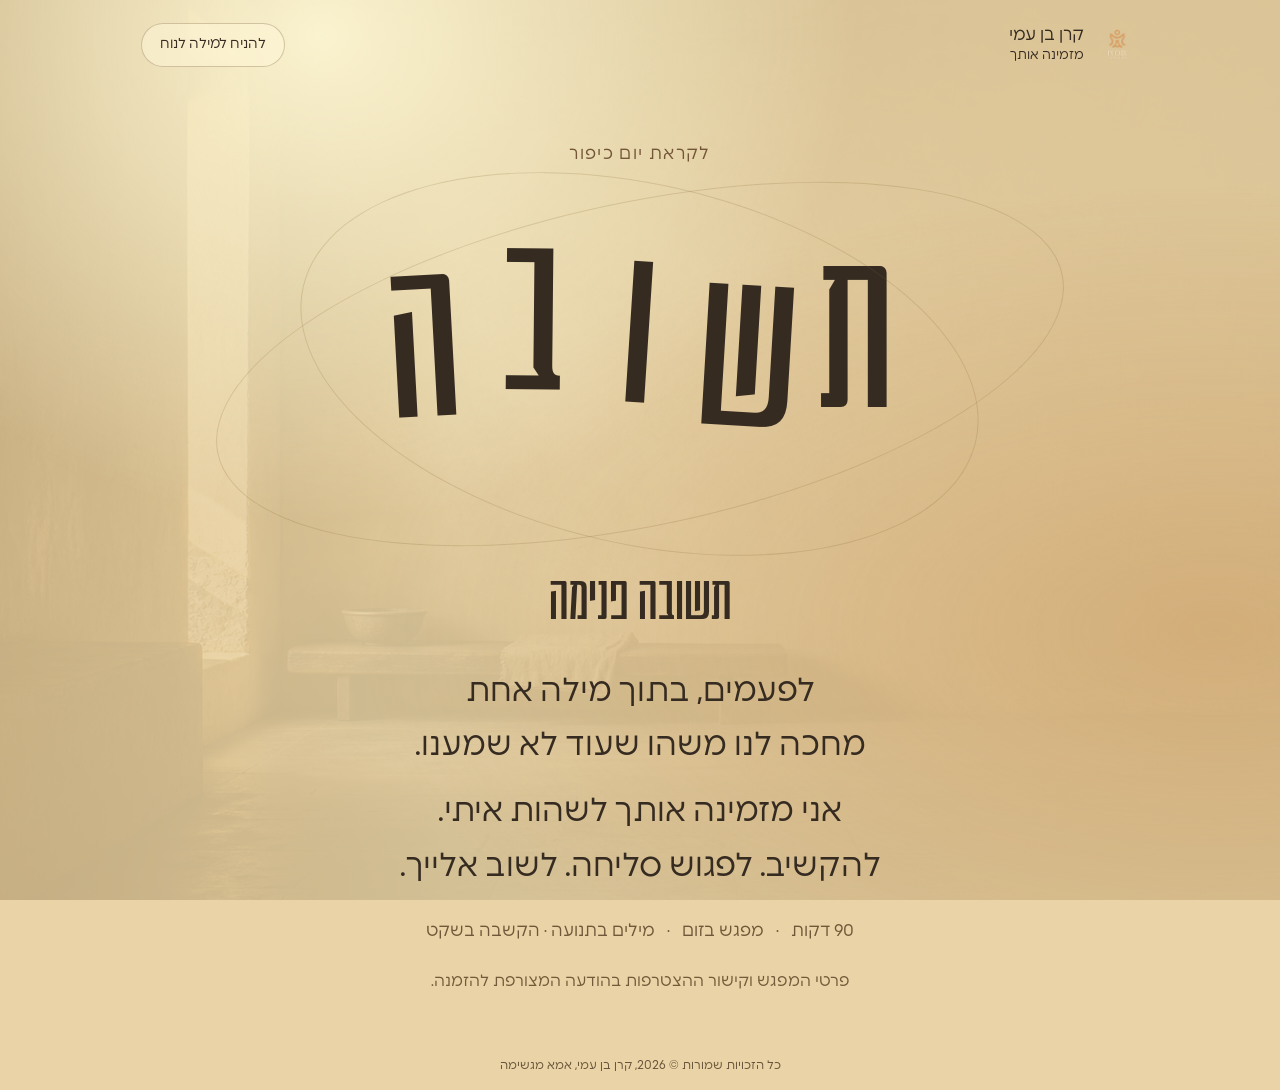
==== invitation.html @ 6c140a93 "Expand Hebrew readings, sharing windows and animated invitation" ====
<!doctype html><html lang="he" dir="rtl"><meta charset="utf-8"><meta name="viewport" content="width=device-width,initial-scale=1"><title>תשובה פנימה · הזמנה מקרן בן עמי</title><link rel="stylesheet" href="style.css?v=25"><style>
body{min-height:100svh}.room{opacity:.28}header{max-width:1100px;margin:auto}main{min-height:0;display:block;padding:35px 24px 25px;text-align:center;overflow:hidden}.invitation{max-width:960px;margin:auto}.eyebrow{font-size:17px;color:#735638;letter-spacing:.08em}.word-stage{height:clamp(230px,32vw,360px);position:relative;display:grid;place-items:center;margin:8px auto}.word-stage:before,.word-stage:after{content:'';position:absolute;inset:5% 5%;border:1px solid #80633633;border-radius:50%;transform:rotate(-12deg)}.word-stage:after{inset:0 14%;transform:rotate(13deg)}#livingWord{font-family:Barlev;font-size:clamp(105px,20vw,235px);font-weight:400;line-height:1.3;position:relative;width:100%;height:1.6em;margin:0;overflow:visible}#livingWord span{position:absolute;top:0;left:50%;display:block;transform-origin:center;white-space:nowrap}.invite-title{font-family:Barlev;font-size:clamp(40px,7vw,64px);margin:0 0 16px;font-weight:400}.invite-copy{font-size:clamp(23px,3vw,32px);line-height:1.7;margin:12px auto;max-width:620px}.details{display:flex;gap:12px;justify-content:center;flex-wrap:wrap;font-size:17px;margin:25px auto;color:#6f5739}.details span+span:before{content:'·';padding-inline-end:12px}.note{font-size:16px;color:#725a3a;margin-top:24px}.motion-button{font-size:14px;background:#fff5d888}.brand{font-size:17px}footer{margin-top:22px}@media(max-width:400px){main{padding:18px}.word-stage{height:210px}.invite-copy{font-size:23px}.details{font-size:15px}header{padding:15px}}@media(prefers-reduced-motion:reduce){.word-stage:before,.word-stage:after{transform:none}}
</style><body><div class="room"></div><div class="light"></div><header><div class="brand"><img src="assets/logo.png" alt="אמא מגשימה"><span>קרן בן עמי<small>מזמינה אותך</small></span></div><button id="motion" class="motion-button" aria-pressed="false">להניח למילה לנוח</button></header><main><article class="invitation"><p class="eyebrow">לקראת יום כיפור</p><div class="word-stage"><h1 id="livingWord" aria-label="תשובה"></h1></div><h2 class="invite-title">תשובה פנימה</h2><p class="invite-copy">לפעמים, בתוך מילה אחת<br>מחכה לנו משהו שעוד לא שמענו.</p><p class="invite-copy">אני מזמינה אותך לשהות איתי.<br>להקשיב. לפגוש סליחה. לשוב אלייך.</p><div class="details"><span>90 דקות</span><span>מפגש בזום</span><span>מילים בתנועה · הקשבה בשקט</span></div><p class="note">פרטי המפגש וקישור ההצטרפות בהודעה המצורפת להזמנה.</p></article></main><footer>כל הזכויות שמורות © 2026, קרן בן עמי, אמא מגשימה</footer><script src="invitation.js?v=25"></script></body></html>
---- style.css ----
@font-face{font-family:Polin;src:url('assets/polin-regular.woff2');font-display:swap}@font-face{font-family:Polin;src:url('assets/polin-bold.woff2');font-weight:700;font-display:swap}@font-face{font-family:Barlev;src:url('assets/barlev-regular.woff2');font-display:swap}
:root{--ink:#352b21;--sand:#fbefce;--gold:#ae6c28;--olive:#586248;--line:#6e54294a;--warm:#ca9e53}*{box-sizing:border-box}html{min-height:100%;background:#e6ca92}body{margin:0;min-height:100dvh;color:var(--ink);font-family:Polin,Arial,sans-serif;font-size:18px;line-height:1.5;isolation:isolate;background:#ead4a7}button,textarea,input{font:inherit}button{min-height:44px;padding:10px 18px;border:1px solid var(--line);border-radius:999px;background:#fffaedb5;color:var(--ink);cursor:pointer;touch-action:manipulation}button:hover{background:#fff7df}button:disabled{opacity:.4;cursor:default}button:focus-visible,summary:focus-visible,textarea:focus-visible{outline:3px solid #966122;outline-offset:4px}button.primary{color:#fff6df;background:#4e4936;border-color:#4e4936}button.primary:hover{background:#67563a}[hidden]{display:none!important}.room,.light{position:fixed;inset:0;pointer-events:none;z-index:-2}.room{background:linear-gradient(90deg,#bb8b4080,#f3dfa490 35%,#d9bc87c7 80%),url('assets/quiet-room.png') center/cover;opacity:.64}.light{z-index:-1;background:radial-gradient(ellipse at 25% 4%,#fff9d6e6 0,transparent 40%),radial-gradient(ellipse at 95% 70%,#b876324f,transparent 50%);transition:background 2s}header{display:flex;align-items:center;justify-content:space-between;padding:22px 4vw;gap:20px}.brand{display:flex;align-items:center;gap:12px;flex-shrink:0}.brand img{width:43px;height:45px;object-fit:contain}.brand span{font-size:17px;line-height:1.15}.brand small{display:block;font-size:13px;margin-top:5px}.meeting{font-size:15px;letter-spacing:.02em;color:#62503b}.meeting span{margin:0 8px}.quiet-control{font-size:15px;background:transparent}main{min-height:calc(100dvh - 215px);position:relative;display:grid;place-items:center;padding:40px 7vw 55px;overflow:hidden}.moment{position:relative;text-align:center;width:min(100%,1050px);z-index:2}.mode{font-size:15px;color:#725130;letter-spacing:.04em;margin-bottom:30px}h1{font-family:Barlev,Polin,sans-serif;font-size:clamp(54px,7.6vw,112px);font-weight:400;line-height:1.18;margin:0 0 32px;overflow-wrap:anywhere}.instruction{font-size:clamp(24px,2.55vw,38px);line-height:1.6;white-space:pre-line;max-width:880px;margin:0 auto 28px;text-wrap:pretty}.holding{margin:32px auto 0;display:flex;align-items:center;justify-content:center;gap:14px;flex-wrap:wrap;font-size:14px;color:#725537}.holding-line{display:block;width:100px;height:2px;background:#80623535;overflow:hidden}.holding-line i{display:block;height:100%;width:0;background:#766032}.visual{position:absolute;inset:0;pointer-events:none;display:grid;place-items:center}.orbit{position:absolute;border:1px solid #7a60222b;border-radius:50%;width:min(60vw,660px);aspect-ratio:1;transform:rotate(-18deg) scaleY(.75);transition:transform 2s,opacity 2s;opacity:0}.o2{width:min(72vw,800px);transform:rotate(14deg) scaleY(.72)}.o3{width:min(88vw,1000px);transform:rotate(-10deg) scaleY(.67)}body[data-visual=field] .orbit,body[data-visual=horizon] .orbit{opacity:1}body[data-visual=word] .room{opacity:.26}body[data-visual=word] h1{font-size:clamp(92px,14vw,200px);font-weight:400}body[data-visual=word] .instruction{font-size:clamp(25px,2.7vw,40px)}body[data-visual=eyes] .moment{max-width:880px}body[data-visual=eyes] .light{background:radial-gradient(ellipse at 50% 50%,#fff8d8cc,transparent 65%),linear-gradient(120deg,#a28b5244,#ccba8b44)}.ear{display:none;position:absolute;width:180px;height:220px;color:#765a30;opacity:.13;right:8%;top:18%;transform:rotate(-12deg)}body[data-visual=listen] .ear{display:block}body[data-visual=listen] .orbit{opacity:.55}.wave{position:absolute;bottom:13%;left:10%;right:10%;height:60px;display:none;align-items:center;justify-content:center;gap:6px}.wave i{display:block;width:3px;min-height:2px;border-radius:5px;background:#82622c80;transition:height 1.5s,opacity 1.5s}body[data-visual=noise] .wave{display:flex}.noise{display:flex;flex-wrap:wrap;gap:18px;justify-content:center;margin:0 auto 22px;color:#6f553b;font-size:24px}.noise span{transition:opacity 1.5s,transform 1.5s}.noise span.gone{opacity:.12;transform:translateY(15px)}.threshold{display:none;position:absolute;inset:5% 15%;gap:8px;justify-content:center}.threshold i{width:44%;background:linear-gradient(130deg,#9b743231,#c39a4536);border:1px solid #95652b24;border-radius:180px 180px 0 0;transition:transform 2s}.gate-open .threshold i:first-child{transform:translateX(30%)}.gate-open .threshold i:last-child{transform:translateX(-30%)}body[data-visual=gate] .threshold{display:flex}.stage-action{margin:8px auto 0;border-color:#96744380;background:#fff6d485;font-size:17px}nav{position:sticky;bottom:12px;z-index:5;display:flex;align-items:center;justify-content:center;gap:12px;width:max-content;max-width:calc(100% - 24px);margin:0 auto 12px;padding:10px;border:1px solid #8c733d40;border-radius:60px;background:#f8edceee;box-shadow:0 12px 40px #6b512f14;backdrop-filter:blur(12px)}.clockbox{display:flex;align-items:center;gap:12px}.clockbox button{background:transparent;border:0}.clockbox #clock{font-size:18px;direction:ltr;min-width:51px;font-variant-numeric:tabular-nums;color:#6c583b}#back{background:transparent;border:0}#menu{background:transparent;font-size:15px}footer{font-size:12px;text-align:center;color:#655238;padding:0 12px 16px}.quiet-mode nav,.quiet-mode .quiet-control,.quiet-mode .meeting{display:none}.quiet-mode main{min-height:calc(100dvh - 148px)}#returnControls{position:fixed;bottom:24px;left:24px;z-index:8;background:#fcf1d79c;font-size:14px;opacity:.35}#returnControls:hover,#returnControls:focus{opacity:1}dialog{border:1px solid #d2ba89;background:#fff8e8;color:var(--ink);border-radius:24px;padding:26px;width:min(680px,calc(100vw - 30px));max-height:85dvh;overflow:auto;box-shadow:0 25px 100px #2c1b1840}dialog::backdrop{background:#30231988;backdrop-filter:blur(7px)}.dialog-head{display:flex;align-items:center;justify-content:space-between;gap:12px}.dialog-head h2{font-family:Barlev,Polin;font-size:36px;font-weight:400;margin:0}.close{border:0;background:transparent}.tool-buttons{display:flex;flex-wrap:wrap;gap:8px;margin:15px 0}.wide{display:block;width:100%;margin:12px 0}.check{display:flex;align-items:center;gap:10px;margin:18px 0}.check input{width:20px;height:20px}summary{cursor:pointer;min-height:44px;padding:12px 0}#map{display:grid;gap:6px}#map button{text-align:right;border-radius:8px;font-size:16px}#map button[aria-current=true]{background:#e6c78b;border-color:#9a7d44}.small{font-size:14px;color:#6d5d47}textarea{width:100%;padding:14px;border:1px solid #cdbb97;border-radius:12px;background:#fffdf6;resize:vertical;min-height:100px;color:var(--ink)}label{display:block;margin-bottom:8px}.review-row{display:flex;gap:8px;margin:12px 0;align-items:flex-start}.review-row textarea{min-height:70px}.review-row button{flex-shrink:0;font-size:14px}#toast{position:fixed;bottom:105px;left:50%;transform:translateX(-50%);padding:12px 24px;border-radius:12px;background:#493e2e;color:#fff5dc;z-index:20;max-width:90vw;opacity:0;pointer-events:none}#toast.show{opacity:1}.wall{display:grid;gap:14px;grid-template-columns:repeat(2,minmax(0,1fr));margin:30px auto;max-width:1000px}.wall p{font-size:clamp(22px,2.2vw,32px);line-height:1.5;padding:24px 18px;margin:0;border-block-end:1px solid #947a4455;white-space:pre-wrap;overflow-wrap:anywhere}.wall .empty{grid-column:1/-1;font-size:23px;border:0;color:#78613c}body[data-visual=wall] main{overflow:visible}body[data-visual=wall] .moment{padding-bottom:20px}.grounded .room{opacity:.2}
@media(max-width:760px){header{padding:16px 20px;gap:12px}.meeting{display:none}.brand span{font-size:15px}.brand img{width:34px;height:38px}.quiet-control{font-size:14px;padding:8px 13px}main{min-height:calc(100dvh - 214px);padding:35px 23px 45px}.mode{font-size:14px;margin-bottom:22px}h1{font-size:clamp(49px,10.5vw,76px);margin-bottom:24px}.instruction{font-size:clamp(23px,4.6vw,30px)}body[data-visual=word] h1{font-size:clamp(80px,20vw,132px)}.ear{right:2%;width:110px;height:150px;top:10%}.wave{gap:4px;left:6%;right:6%;bottom:8%}.wave i{width:2px}.noise{font-size:20px;gap:13px}nav{gap:4px;padding:7px;border-radius:22px;bottom:8px;flex-wrap:wrap}nav button{font-size:14px;padding:8px 11px}.clockbox{gap:4px}.clockbox #clock{font-size:15px;min-width:44px}#back span{display:none}.holding{margin-top:23px}.wall{grid-template-columns:1fr}.wall p{padding:17px 10px}.threshold{inset:5% 4%}dialog{padding:20px}.dialog-head h2{font-size:30px}.review-row{flex-direction:column}.quiet-mode main{min-height:calc(100dvh - 134px)}}
@media(max-width:380px){nav{width:calc(100% - 20px);border-radius:18px}.clockbox{order:3;width:100%;justify-content:center;border-top:1px solid #9a80413b;padding-top:3px}#next{flex:1}main{min-height:calc(100dvh - 251px)}.quiet-mode main{min-height:calc(100dvh - 138px)}footer{font-size:12px}h1{font-size:48px}}
@media(prefers-reduced-motion:reduce){*{transition:none!important;animation:none!important;scroll-behavior:auto!important}}

audio{width:100%;margin:12px 0}input[type=file]{max-width:100%;font-size:16px}body[data-visual=music] .orbit{opacity:1}body[data-visual=music] .light{background:radial-gradient(ellipse at 50% 40%,#f8e8b9cc,#b3885044)}
body[data-visual=noise] .wave{top:2%;bottom:auto;height:50px}

/* Three ears: a visible path and a quiet countdown for each invitation. */
.listening-path{display:flex;justify-content:center;gap:30px;margin:0 auto 20px}.listening-path>div{display:flex;align-items:center;gap:7px;color:#776344;opacity:.55;font-size:17px;padding-bottom:5px;border-bottom:2px solid transparent}.listening-path>div.active{color:#503b20;opacity:1;border-color:#94632b}.listening-path svg{width:34px;height:43px}.phase-time{display:flex;justify-content:center;align-items:center;gap:12px;font-size:15px;color:#695030;margin:20px auto 0}.phase-time #phaseClock{font-size:24px;font-variant-numeric:tabular-nums}.phase-time+.holding{margin-top:12px}body[data-visual=listen] .ear{display:none}body[data-visual=listen] .mode{margin-bottom:16px}body[data-visual=listen] h1{margin-bottom:22px}@media(max-width:760px){.listening-path{gap:16px}.listening-path>div{font-size:15px;gap:3px}.listening-path svg{width:26px;height:34px}.phase-time{margin-top:16px}}
@media(max-width:760px){nav{position:relative;bottom:auto;margin-top:8px}main{padding-bottom:28px}}

.floating-words{display:flex;flex-wrap:wrap;justify-content:center;align-items:center;gap:18px 30px;max-width:720px;margin:22px auto 30px}.floating-words span{font-size:clamp(23px,2.6vw,36px);color:#705026;opacity:0;transform:translateY(20px);transition:opacity 3s ease,transform 4s ease}.floating-words span.surfaced{opacity:1;transform:translateY(0)}.floating-words span:nth-child(3n+2){color:#5b6145}.floating-words span:nth-child(3n){font-size:clamp(27px,3vw,42px)}@media(prefers-reduced-motion:reduce){.floating-words span{transition:none;transform:none}}

.chat-invitation{font-size:17px;color:#6d5131;margin:24px auto 0;max-width:32em}.instruction:empty{display:none}
/* Silent, asynchronous motion: visual listening only, no microphone input. */
body[data-visual=listen] main,body[data-visual=noise] main{padding-top:100px}
body[data-visual=listen] .wave,body[data-visual=noise] .wave{display:flex;top:18px;bottom:auto;height:50px;left:12%;right:12%;gap:6px}
.wave i{transform-origin:center;animation:quiet-wave var(--wave-time,4s) ease-in-out var(--wave-delay,0s) infinite;will-change:transform}
@keyframes quiet-wave{0%,100%{transform:scaleY(.3)}23%{transform:scaleY(.85)}47%{transform:scaleY(.48)}72%{transform:scaleY(1.12)}}
.wave-paused .wave i{animation-play-state:paused}
@media(max-width:760px){body[data-visual=listen] main,body[data-visual=noise] main{padding-top:94px}.wave i{flex-shrink:1}body[data-visual=listen] .wave,body[data-visual=noise] .wave{left:8%;right:8%;gap:4px}}
@media(prefers-reduced-motion:reduce){.wave i{animation:none;transform:scaleY(.55);will-change:auto}}
.letter-word{display:flex;justify-content:center;direction:rtl;gap:.02em;min-height:1.3em}.letter-word span{display:inline-block;transition:transform 5s ease,opacity 5s ease;transform:translate(0,0);opacity:1}.letter-word.letters-apart span{transform:translate(var(--letter-x),var(--letter-y));opacity:.12}.living-echo{height:115px;max-width:700px;margin:12px auto 0;display:flex;align-items:center;justify-content:center;pointer-events:none}.living-echo:empty{display:none}.living-echo>span{font-size:clamp(22px,3vw,35px);color:#705026;animation:echo-drift 12s ease both;max-width:90%;line-height:1.5}.living-echo svg{height:115px;width:160px;fill:none;stroke:#80653e;stroke-width:1.8;stroke-linecap:round;stroke-linejoin:round;animation:echo-arrive 5s ease both}.motion-resting .living-echo>*{animation-play-state:paused}.wave-paused .living-echo>*{animation:none}.wave-paused .letter-word span{transition:none}@keyframes echo-drift{0%{opacity:0;transform:translateY(16px)}25%,70%{opacity:.9}100%{opacity:0;transform:translateY(-12px)}}@keyframes echo-arrive{from{opacity:0;transform:translateY(8px)}to{opacity:.8;transform:translateY(0)}}@media(prefers-reduced-motion:reduce){.living-echo>*{animation:none}.letter-word span{transition:none;transform:none!important}.letter-word.letters-apart span{opacity:1}}

.letter-word span{animation:letter-gather 5s ease both}@keyframes letter-gather{from{opacity:.12;translate:var(--letter-x) var(--letter-y)}to{opacity:1;translate:0 0}}.motion-resting .letter-word span{animation-play-state:paused}@media(prefers-reduced-motion:reduce){.letter-word span{animation:none}}

.motion-resting .letter-word span,.motion-resting .living-echo>*{animation:none}

nav{position:relative;bottom:auto;margin-top:8px}

/* Keep the field steady while an echo comes and goes. */
.living-echo.has-echo-space:empty{display:flex}.quiet-mode .phase-time,.quiet-mode .holding{visibility:hidden}.quiet-mode .mode{opacity:.65}

/* Listening has a visible source; the waveform carries silence, not microphone input. */
body[data-visual=listen] .wave{display:flex;position:relative;inset:auto;width:min(440px,78vw);height:48px;margin:0 auto 24px;gap:5px}
body[data-visual=listen] .visual>.wave{display:none}
.listening-path{gap:clamp(14px,4vw,50px)}.listening-path>div{flex-direction:column;font-size:18px;opacity:.45;transition:opacity 2s,color 2s}.listening-path svg{width:58px;height:74px}.listening-path>div.active{opacity:1;color:#614321}.listening-path>div.active svg{filter:drop-shadow(0 0 14px #fff4c4);stroke-width:3px}
body[data-visual=listen] .moment:before{content:'מקשיבות לשקט';display:block;font-size:16px;color:#755536;letter-spacing:.06em;margin:0 0 18px}
.wall{gap:22px;align-items:start;grid-template-columns:repeat(3,minmax(0,1fr))}.wall p:not(.empty){background:linear-gradient(135deg,#fff9e7c9,#e5cfad99);border:1px solid #ab844332;border-radius:45% 16% 37% 12% / 12% 20% 15% 18%;padding:30px 24px;box-shadow:0 8px 28px #7c563511;animation:forgiveness-arrive 2.4s both;animation-delay:var(--arrival,0s);font-size:clamp(22px,2.1vw,30px)}.wall p:nth-child(3n+2){background:linear-gradient(135deg,#f6e1d8ba,#fbefd1b5)}.wall p:nth-child(3n){background:linear-gradient(135deg,#e1e2cabb,#faf0d4c9)}
@keyframes forgiveness-arrive{from{opacity:0;transform:translateY(14px)}to{opacity:1;transform:translateY(0)}}
.wave-paused .wall p,.motion-resting .wall p{animation:none}.wall p{min-width:0}body[data-visual=wall] .moment{max-width:1180px}
@media(max-width:900px){.wall{grid-template-columns:repeat(2,minmax(0,1fr))}}
@media(max-width:560px){.wall{grid-template-columns:1fr}.listening-path svg{width:45px;height:58px}.listening-path>div{font-size:16px}.wall p:not(.empty){padding:24px 20px}}
@media(prefers-reduced-motion:reduce){.wall p{animation:none!important}}

body[data-visual=listen] main{padding-top:24px;padding-bottom:24px}body[data-visual=listen] .moment:before{display:none}body[data-visual=listen] .wave{height:34px;margin-bottom:16px}body[data-visual=listen] .instruction{font-size:clamp(24px,2.3vw,34px);line-height:1.45;margin-bottom:18px}body[data-visual=listen] .mode{margin-bottom:12px}

/* Air, light and thoughts occupy their own space. */
.thought-field{height:164px;width:min(100%,850px);display:flex;align-items:center;justify-content:center;gap:22px;margin:10px auto 8px;position:relative;isolation:isolate}
.thought-field:before{content:'';position:absolute;inset:5% 12%;border-radius:50%;background:radial-gradient(ellipse,#fff6d9a6,transparent 67%);filter:blur(12px);z-index:-1}
.thought-lane{position:relative;flex:1;max-width:240px;min-width:0;height:145px;display:grid;place-items:center}
.thought-bubble{position:relative;display:grid;place-items:center;min-height:112px;width:calc(100% - 20px);max-width:224px;padding:20px 15px;border:1px solid #98734e70;border-radius:47% 53% 57% 43% / 55% 48% 52% 45%;background:radial-gradient(ellipse at 30% 20%,#fffbeadb,#ecd6b38a 68%,#c8a86f40);box-shadow:inset 0 0 25px #fff7df88,0 8px 35px #8a624b14;color:#624634;opacity:0;visibility:hidden;font-size:clamp(21px,2vw,28px);line-height:1.4;white-space:normal;transition:background 1s;will-change:transform,opacity}
.thought-bubble:disabled{cursor:default}.thought-bubble:hover{background:#fff4d6dd}.thought-bubble:focus-visible{outline:2px solid #765837;outline-offset:3px}.thought-lane:nth-child(2) .thought-bubble{background:radial-gradient(ellipse at 25% 20%,#fff4eaeb,#d9bcb56a);border-color:#ac7d6d77}.thought-lane:nth-child(3) .thought-bubble{background:radial-gradient(ellipse at 30% 20%,#fffbe9e6,#bfcaad66);border-color:#87917177}
.thought-ring{position:absolute;width:80%;height:94px;border:1px solid #9f773b77;border-radius:50%;pointer-events:none;opacity:0;box-shadow:0 0 0 10px #ddc18418,0 0 0 24px #e9d4a315}
body.has-thought-field[data-visual=listen] h1{font-size:clamp(52px,5.5vw,80px);margin-bottom:14px}body.has-thought-field[data-visual=listen] .listening-path{margin-bottom:10px}body.has-thought-field[data-visual=listen] .listening-path svg{height:52px;width:42px}body.has-thought-field[data-visual=listen] .instruction{margin-bottom:6px}body.has-thought-field[data-visual=listen] .holding{margin-top:8px}
body[data-visual=word] .light{background:radial-gradient(ellipse at 22% 35%,#fff9e1ba,transparent 58%),radial-gradient(ellipse at 80% 65%,#cfa99052,transparent 60%);animation:quiet-light 24s ease-in-out infinite alternate}
@keyframes quiet-light{from{opacity:.55;transform:scale(1)}to{opacity:1;transform:scale(1.07)}}
.motion-resting .light,.wave-paused .light{animation-play-state:paused}
@media(max-width:600px){.thought-field{height:166px;gap:6px}.thought-lane{height:150px;max-width:245px}.thought-bubble{font-size:21px;padding:18px 10px;min-height:116px;width:calc(100% - 12px)}.thought-field[data-density="1"] .thought-bubble{font-size:24px}.thought-ring{width:75%}}
@media(prefers-reduced-motion:reduce){body[data-visual=word] .light{animation:none}.thought-bubble{will-change:opacity}}
.listening-path>div{position:relative;isolation:isolate}.listening-path>div.active:before{content:'';position:absolute;top:-8px;left:50%;width:78px;height:78px;margin-left:-39px;border:1px solid #92704555;border-radius:50%;z-index:-1;pointer-events:none;animation:ear-listening 7s ease-out infinite}
@keyframes ear-listening{0%{transform:scale(.72);opacity:0}35%{opacity:.6}100%{transform:scale(1.35);opacity:0}}
.motion-resting .listening-path>div.active:before,.wave-paused .listening-path>div.active:before{animation-play-state:paused}@media(prefers-reduced-motion:reduce){.listening-path>div.active:before{animation:none;opacity:.25;transform:scale(.85)}}

/* On-stage controls are always available in relevant moments. */
.field-controls{display:flex;flex-wrap:wrap;justify-content:center;gap:8px;margin:18px auto 10px}.field-controls button{font-size:15px;min-height:44px;padding:8px 16px;background:#fff5daaa}.continuous-word{padding-block:44px;margin-block:0 12px!important;overflow:visible}.continuous-word span{animation:none!important;transition:none!important;translate:none!important;will-change:transform}.quiet-mode .field-controls{display:flex} @media(max-width:600px){.field-controls{gap:6px}.field-controls button{font-size:14px;padding:8px 12px}.continuous-word{padding-block:32px}}

body[data-visual=word] main{padding-block:18px}body[data-visual=word] .mode{margin-bottom:12px}body[data-visual=word] .continuous-word{font-size:clamp(80px,11vw,155px);padding-block:28px}body[data-visual=word] .instruction{margin-bottom:12px}body[data-visual=word] .thought-field{height:125px;margin-block:0}body[data-visual=word] .holding{margin-top:16px}body[data-visual=word] .field-controls{margin-top:10px}

.passing-example{max-width:700px;margin:20px auto 12px;padding:14px 22px;border-radius:45% 55% 48% 52%;background:#fff4db55}.passing-example small{font-size:14px;color:#725537}.passing-example p{font-size:clamp(22px,2.4vw,32px);line-height:1.45;margin:12px 0}.letter-number{font-size:clamp(15px,1.6vw,21px);color:#79613f;margin:0 auto 20px;direction:rtl}.thought-field[data-density="1"] .thought-bubble{max-width:300px}

.song-live-controls{display:flex;justify-content:center;align-items:center;gap:8px;flex-wrap:wrap;margin:12px auto;max-width:95vw}.song-live-controls button{font-size:15px}.song-live-controls p{width:100%;text-align:center;font-size:14px;margin:0}.song-live-controls textarea{max-width:700px}.collective-screen{max-width:1100px;margin:25px auto;padding:20px;text-align:center}.collective-screen h1{font-size:clamp(48px,6vw,84px)}.collective-lines{display:grid;grid-template-columns:repeat(2,minmax(0,1fr));gap:24px;padding:12px}.collective-lines p{margin:0;padding:24px 20px;background:#fff3d888;border:1px solid #b4915655;border-radius:35px 50px 40px 55px;font-size:clamp(23px,2.5vw,34px);overflow-wrap:anywhere;white-space:pre-wrap;animation:line-sway 18s ease-in-out infinite;animation-delay:var(--line-delay,0s)}.viewing-lines #stage,.viewing-lines nav{display:none}@keyframes line-sway{0%,100%{transform:translateY(0)}50%{transform:translateY(-5px)}}@media(max-width:600px){.collective-lines{grid-template-columns:1fr}.song-live-controls button{font-size:14px;padding:8px 12px}}@media(prefers-reduced-motion:reduce){.collective-lines p{animation:none}}.wave-paused .collective-lines p{animation:none}

body[data-visual=word] .continuous-word{font-size:clamp(96px,16vw,230px)}body[data-visual=word].has-thought-field .continuous-word{font-size:clamp(96px,13vw,175px)}

.continuous-word span{position:relative}.continuous-word span:after{content:attr(data-punctuation);position:absolute;left:-.17em;top:0;font-size:.7em;pointer-events:none}
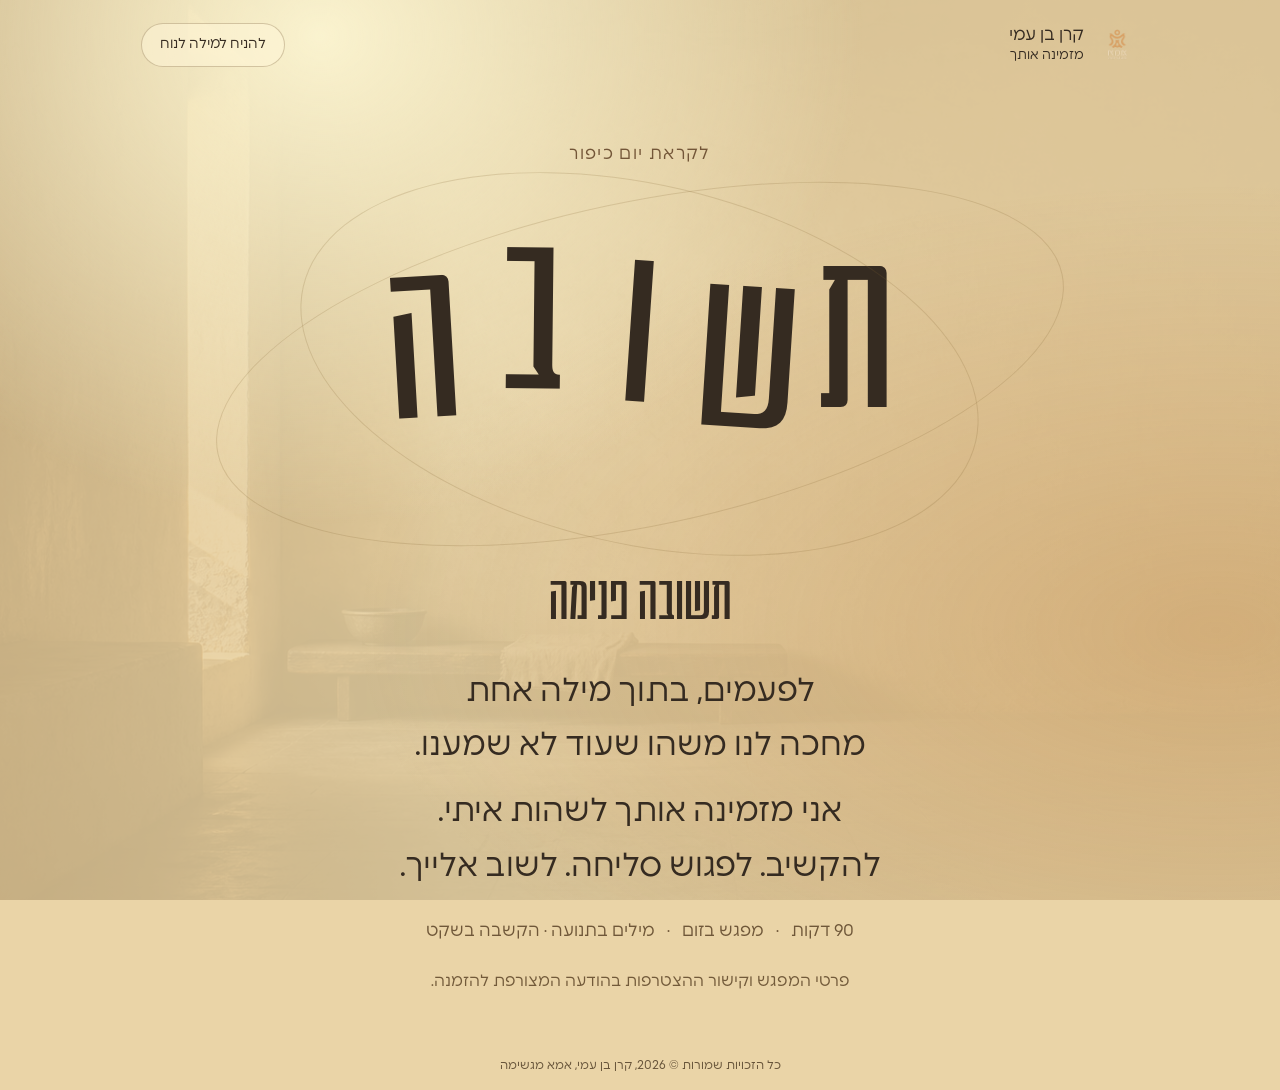
==== commit dc45a38a: "Show contextual controls and clarify consent" ====
--- a/invitation.html
+++ b/invitation.html
@@ -1,3 +1,3 @@
-<!doctype html><html lang="he" dir="rtl"><meta charset="utf-8"><meta name="viewport" content="width=device-width,initial-scale=1"><title>תשובה פנימה · הזמנה מקרן בן עמי</title><link rel="stylesheet" href="style.css?v=25"><style>
+<!doctype html><html lang="he" dir="rtl"><meta charset="utf-8"><meta name="viewport" content="width=device-width,initial-scale=1"><title>תשובה פנימה · הזמנה מקרן בן עמי</title><link rel="stylesheet" href="style.css?v=26"><style>
 body{min-height:100svh}.room{opacity:.28}header{max-width:1100px;margin:auto}main{min-height:0;display:block;padding:35px 24px 25px;text-align:center;overflow:hidden}.invitation{max-width:960px;margin:auto}.eyebrow{font-size:17px;color:#735638;letter-spacing:.08em}.word-stage{height:clamp(230px,32vw,360px);position:relative;display:grid;place-items:center;margin:8px auto}.word-stage:before,.word-stage:after{content:'';position:absolute;inset:5% 5%;border:1px solid #80633633;border-radius:50%;transform:rotate(-12deg)}.word-stage:after{inset:0 14%;transform:rotate(13deg)}#livingWord{font-family:Barlev;font-size:clamp(105px,20vw,235px);font-weight:400;line-height:1.3;position:relative;width:100%;height:1.6em;margin:0;overflow:visible}#livingWord span{position:absolute;top:0;left:50%;display:block;transform-origin:center;white-space:nowrap}.invite-title{font-family:Barlev;font-size:clamp(40px,7vw,64px);margin:0 0 16px;font-weight:400}.invite-copy{font-size:clamp(23px,3vw,32px);line-height:1.7;margin:12px auto;max-width:620px}.details{display:flex;gap:12px;justify-content:center;flex-wrap:wrap;font-size:17px;margin:25px auto;color:#6f5739}.details span+span:before{content:'·';padding-inline-end:12px}.note{font-size:16px;color:#725a3a;margin-top:24px}.motion-button{font-size:14px;background:#fff5d888}.brand{font-size:17px}footer{margin-top:22px}@media(max-width:400px){main{padding:18px}.word-stage{height:210px}.invite-copy{font-size:23px}.details{font-size:15px}header{padding:15px}}@media(prefers-reduced-motion:reduce){.word-stage:before,.word-stage:after{transform:none}}
-</style><body><div class="room"></div><div class="light"></div><header><div class="brand"><img src="assets/logo.png" alt="אמא מגשימה"><span>קרן בן עמי<small>מזמינה אותך</small></span></div><button id="motion" class="motion-button" aria-pressed="false">להניח למילה לנוח</button></header><main><article class="invitation"><p class="eyebrow">לקראת יום כיפור</p><div class="word-stage"><h1 id="livingWord" aria-label="תשובה"></h1></div><h2 class="invite-title">תשובה פנימה</h2><p class="invite-copy">לפעמים, בתוך מילה אחת<br>מחכה לנו משהו שעוד לא שמענו.</p><p class="invite-copy">אני מזמינה אותך לשהות איתי.<br>להקשיב. לפגוש סליחה. לשוב אלייך.</p><div class="details"><span>90 דקות</span><span>מפגש בזום</span><span>מילים בתנועה · הקשבה בשקט</span></div><p class="note">פרטי המפגש וקישור ההצטרפות בהודעה המצורפת להזמנה.</p></article></main><footer>כל הזכויות שמורות © 2026, קרן בן עמי, אמא מגשימה</footer><script src="invitation.js?v=25"></script></body></html>
+</style><body><div class="room"></div><div class="light"></div><header><div class="brand"><img src="assets/logo.png" alt="אמא מגשימה"><span>קרן בן עמי<small>מזמינה אותך</small></span></div><button id="motion" class="motion-button" aria-pressed="false">להניח למילה לנוח</button></header><main><article class="invitation"><p class="eyebrow">לקראת יום כיפור</p><div class="word-stage"><h1 id="livingWord" aria-label="תשובה"></h1></div><h2 class="invite-title">תשובה פנימה</h2><p class="invite-copy">לפעמים, בתוך מילה אחת<br>מחכה לנו משהו שעוד לא שמענו.</p><p class="invite-copy">אני מזמינה אותך לשהות איתי.<br>להקשיב. לפגוש סליחה. לשוב אלייך.</p><div class="details"><span>90 דקות</span><span>מפגש בזום</span><span>מילים בתנועה · הקשבה בשקט</span></div><p class="note">פרטי המפגש וקישור ההצטרפות בהודעה המצורפת להזמנה.</p></article></main><footer>כל הזכויות שמורות © 2026, קרן בן עמי, אמא מגשימה</footer><script src="invitation.js?v=26"></script></body></html>
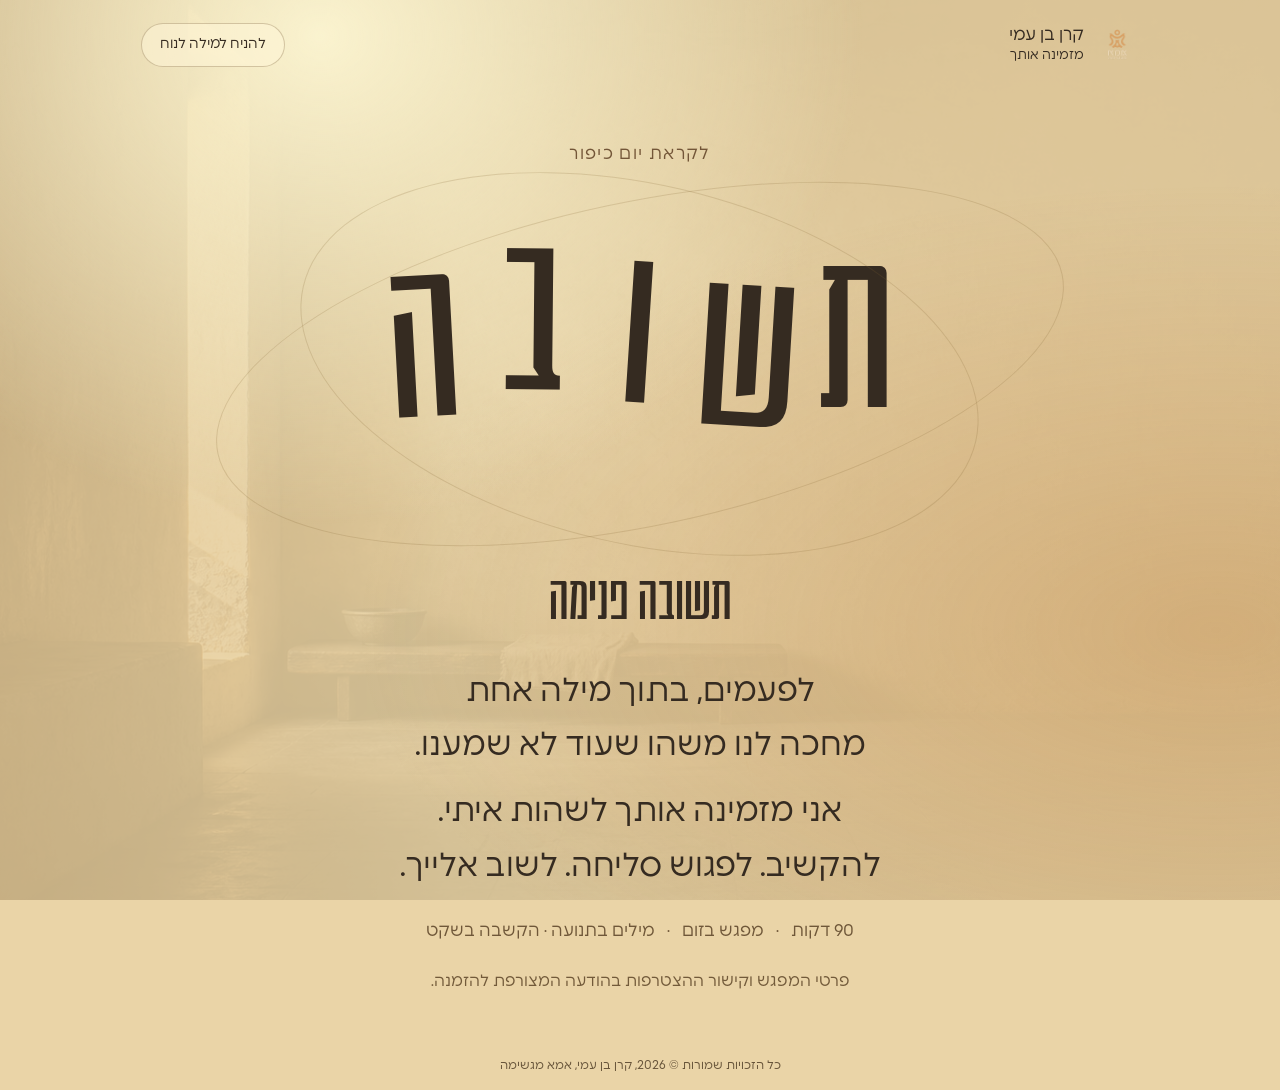
==== commit 495e836e: "Add gentle listening illustrations and precise distance prompts" ====
--- a/invitation.html
+++ b/invitation.html
@@ -1,3 +1,3 @@
-<!doctype html><html lang="he" dir="rtl"><meta charset="utf-8"><meta name="viewport" content="width=device-width,initial-scale=1"><title>תשובה פנימה · הזמנה מקרן בן עמי</title><link rel="stylesheet" href="style.css?v=26"><style>
+<!doctype html><html lang="he" dir="rtl"><meta charset="utf-8"><meta name="viewport" content="width=device-width,initial-scale=1"><title>תשובה פנימה · הזמנה מקרן בן עמי</title><link rel="stylesheet" href="style.css?v=27"><style>
 body{min-height:100svh}.room{opacity:.28}header{max-width:1100px;margin:auto}main{min-height:0;display:block;padding:35px 24px 25px;text-align:center;overflow:hidden}.invitation{max-width:960px;margin:auto}.eyebrow{font-size:17px;color:#735638;letter-spacing:.08em}.word-stage{height:clamp(230px,32vw,360px);position:relative;display:grid;place-items:center;margin:8px auto}.word-stage:before,.word-stage:after{content:'';position:absolute;inset:5% 5%;border:1px solid #80633633;border-radius:50%;transform:rotate(-12deg)}.word-stage:after{inset:0 14%;transform:rotate(13deg)}#livingWord{font-family:Barlev;font-size:clamp(105px,20vw,235px);font-weight:400;line-height:1.3;position:relative;width:100%;height:1.6em;margin:0;overflow:visible}#livingWord span{position:absolute;top:0;left:50%;display:block;transform-origin:center;white-space:nowrap}.invite-title{font-family:Barlev;font-size:clamp(40px,7vw,64px);margin:0 0 16px;font-weight:400}.invite-copy{font-size:clamp(23px,3vw,32px);line-height:1.7;margin:12px auto;max-width:620px}.details{display:flex;gap:12px;justify-content:center;flex-wrap:wrap;font-size:17px;margin:25px auto;color:#6f5739}.details span+span:before{content:'·';padding-inline-end:12px}.note{font-size:16px;color:#725a3a;margin-top:24px}.motion-button{font-size:14px;background:#fff5d888}.brand{font-size:17px}footer{margin-top:22px}@media(max-width:400px){main{padding:18px}.word-stage{height:210px}.invite-copy{font-size:23px}.details{font-size:15px}header{padding:15px}}@media(prefers-reduced-motion:reduce){.word-stage:before,.word-stage:after{transform:none}}
-</style><body><div class="room"></div><div class="light"></div><header><div class="brand"><img src="assets/logo.png" alt="אמא מגשימה"><span>קרן בן עמי<small>מזמינה אותך</small></span></div><button id="motion" class="motion-button" aria-pressed="false">להניח למילה לנוח</button></header><main><article class="invitation"><p class="eyebrow">לקראת יום כיפור</p><div class="word-stage"><h1 id="livingWord" aria-label="תשובה"></h1></div><h2 class="invite-title">תשובה פנימה</h2><p class="invite-copy">לפעמים, בתוך מילה אחת<br>מחכה לנו משהו שעוד לא שמענו.</p><p class="invite-copy">אני מזמינה אותך לשהות איתי.<br>להקשיב. לפגוש סליחה. לשוב אלייך.</p><div class="details"><span>90 דקות</span><span>מפגש בזום</span><span>מילים בתנועה · הקשבה בשקט</span></div><p class="note">פרטי המפגש וקישור ההצטרפות בהודעה המצורפת להזמנה.</p></article></main><footer>כל הזכויות שמורות © 2026, קרן בן עמי, אמא מגשימה</footer><script src="invitation.js?v=26"></script></body></html>
+</style><body><div class="room"></div><div class="light"></div><header><div class="brand"><img src="assets/logo.png" alt="אמא מגשימה"><span>קרן בן עמי<small>מזמינה אותך</small></span></div><button id="motion" class="motion-button" aria-pressed="false">להניח למילה לנוח</button></header><main><article class="invitation"><p class="eyebrow">לקראת יום כיפור</p><div class="word-stage"><h1 id="livingWord" aria-label="תשובה"></h1></div><h2 class="invite-title">תשובה פנימה</h2><p class="invite-copy">לפעמים, בתוך מילה אחת<br>מחכה לנו משהו שעוד לא שמענו.</p><p class="invite-copy">אני מזמינה אותך לשהות איתי.<br>להקשיב. לפגוש סליחה. לשוב אלייך.</p><div class="details"><span>90 דקות</span><span>מפגש בזום</span><span>מילים בתנועה · הקשבה בשקט</span></div><p class="note">פרטי המפגש וקישור ההצטרפות בהודעה המצורפת להזמנה.</p></article></main><footer>כל הזכויות שמורות © 2026, קרן בן עמי, אמא מגשימה</footer><script src="invitation.js?v=27"></script></body></html>
--- a/style.css
+++ b/style.css
@@ -76,3 +76,5 @@
 body[data-visual=word] .continuous-word{font-size:clamp(96px,16vw,230px)}body[data-visual=word].has-thought-field .continuous-word{font-size:clamp(96px,13vw,175px)}
 
 .continuous-word span{position:relative}.continuous-word span:after{content:attr(data-punctuation);position:absolute;left:-.17em;top:0;font-size:.7em;pointer-events:none}
+
+.listening-sketch{height:138px;max-width:400px;margin:8px auto 4px;pointer-events:none}.listening-sketch svg{display:block;width:100%;height:130px;fill:none;stroke:#795c36;stroke-width:1.45;stroke-linecap:round;stroke-linejoin:round}.sketch-toggle{font-size:14px;padding:7px 14px;margin:0 auto 8px;background:#fff4d677}body[data-visual=listen] .living-echo{display:none}body[data-visual=listen] .instruction{min-height:3.2em;margin-bottom:8px}@media(max-width:600px){.listening-sketch{height:113px;max-width:280px}.listening-sketch svg{height:110px}body[data-visual=listen] .instruction{font-size:25px}.sketch-toggle{font-size:13px}}
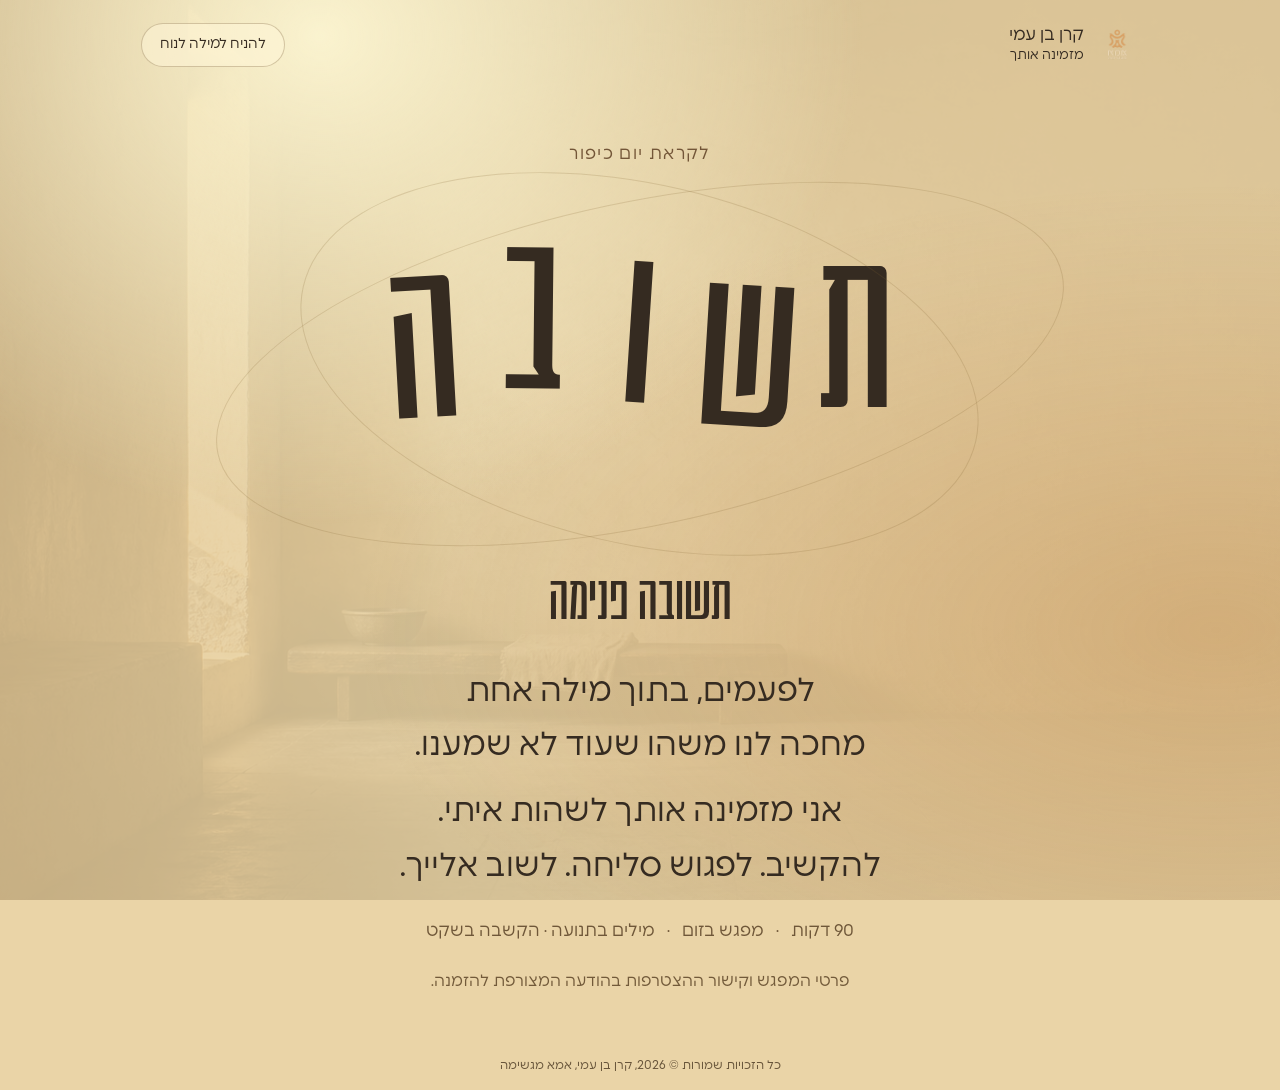
==== commit 59f80314: "Add poetic pairs and readable holds" ====
--- a/invitation.html
+++ b/invitation.html
@@ -1,3 +1,3 @@
-<!doctype html><html lang="he" dir="rtl"><meta charset="utf-8"><meta name="viewport" content="width=device-width,initial-scale=1"><title>תשובה פנימה · הזמנה מקרן בן עמי</title><link rel="stylesheet" href="style.css?v=27"><style>
+<!doctype html><html lang="he" dir="rtl"><meta charset="utf-8"><meta name="viewport" content="width=device-width,initial-scale=1"><title>תשובה פנימה · הזמנה מקרן בן עמי</title><link rel="stylesheet" href="style.css?v=28"><style>
 body{min-height:100svh}.room{opacity:.28}header{max-width:1100px;margin:auto}main{min-height:0;display:block;padding:35px 24px 25px;text-align:center;overflow:hidden}.invitation{max-width:960px;margin:auto}.eyebrow{font-size:17px;color:#735638;letter-spacing:.08em}.word-stage{height:clamp(230px,32vw,360px);position:relative;display:grid;place-items:center;margin:8px auto}.word-stage:before,.word-stage:after{content:'';position:absolute;inset:5% 5%;border:1px solid #80633633;border-radius:50%;transform:rotate(-12deg)}.word-stage:after{inset:0 14%;transform:rotate(13deg)}#livingWord{font-family:Barlev;font-size:clamp(105px,20vw,235px);font-weight:400;line-height:1.3;position:relative;width:100%;height:1.6em;margin:0;overflow:visible}#livingWord span{position:absolute;top:0;left:50%;display:block;transform-origin:center;white-space:nowrap}.invite-title{font-family:Barlev;font-size:clamp(40px,7vw,64px);margin:0 0 16px;font-weight:400}.invite-copy{font-size:clamp(23px,3vw,32px);line-height:1.7;margin:12px auto;max-width:620px}.details{display:flex;gap:12px;justify-content:center;flex-wrap:wrap;font-size:17px;margin:25px auto;color:#6f5739}.details span+span:before{content:'·';padding-inline-end:12px}.note{font-size:16px;color:#725a3a;margin-top:24px}.motion-button{font-size:14px;background:#fff5d888}.brand{font-size:17px}footer{margin-top:22px}@media(max-width:400px){main{padding:18px}.word-stage{height:210px}.invite-copy{font-size:23px}.details{font-size:15px}header{padding:15px}}@media(prefers-reduced-motion:reduce){.word-stage:before,.word-stage:after{transform:none}}
-</style><body><div class="room"></div><div class="light"></div><header><div class="brand"><img src="assets/logo.png" alt="אמא מגשימה"><span>קרן בן עמי<small>מזמינה אותך</small></span></div><button id="motion" class="motion-button" aria-pressed="false">להניח למילה לנוח</button></header><main><article class="invitation"><p class="eyebrow">לקראת יום כיפור</p><div class="word-stage"><h1 id="livingWord" aria-label="תשובה"></h1></div><h2 class="invite-title">תשובה פנימה</h2><p class="invite-copy">לפעמים, בתוך מילה אחת<br>מחכה לנו משהו שעוד לא שמענו.</p><p class="invite-copy">אני מזמינה אותך לשהות איתי.<br>להקשיב. לפגוש סליחה. לשוב אלייך.</p><div class="details"><span>90 דקות</span><span>מפגש בזום</span><span>מילים בתנועה · הקשבה בשקט</span></div><p class="note">פרטי המפגש וקישור ההצטרפות בהודעה המצורפת להזמנה.</p></article></main><footer>כל הזכויות שמורות © 2026, קרן בן עמי, אמא מגשימה</footer><script src="invitation.js?v=27"></script></body></html>
+</style><body><div class="room"></div><div class="light"></div><header><div class="brand"><img src="assets/logo.png" alt="אמא מגשימה"><span>קרן בן עמי<small>מזמינה אותך</small></span></div><button id="motion" class="motion-button" aria-pressed="false">להניח למילה לנוח</button></header><main><article class="invitation"><p class="eyebrow">לקראת יום כיפור</p><div class="word-stage"><h1 id="livingWord" aria-label="תשובה"></h1></div><h2 class="invite-title">תשובה פנימה</h2><p class="invite-copy">לפעמים, בתוך מילה אחת<br>מחכה לנו משהו שעוד לא שמענו.</p><p class="invite-copy">אני מזמינה אותך לשהות איתי.<br>להקשיב. לפגוש סליחה. לשוב אלייך.</p><div class="details"><span>90 דקות</span><span>מפגש בזום</span><span>מילים בתנועה · הקשבה בשקט</span></div><p class="note">פרטי המפגש וקישור ההצטרפות בהודעה המצורפת להזמנה.</p></article></main><footer>כל הזכויות שמורות © 2026, קרן בן עמי, אמא מגשימה</footer><script src="invitation.js?v=28"></script></body></html>
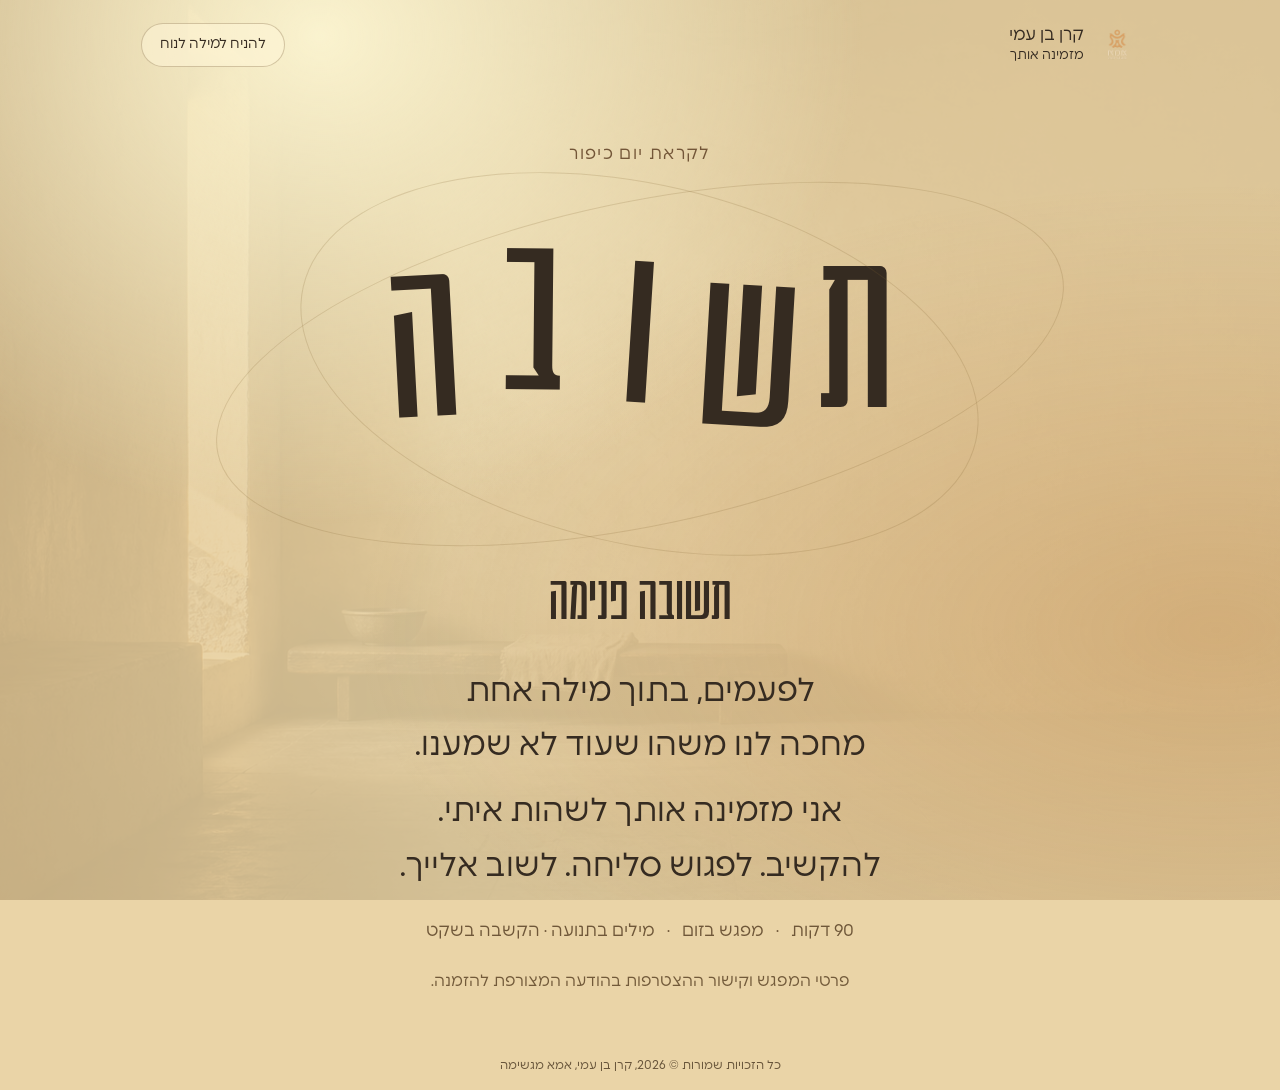
==== commit ef34bca6: "Remove duplicate collective words stop" ====
--- a/invitation.html
+++ b/invitation.html
@@ -1,3 +1,3 @@
-<!doctype html><html lang="he" dir="rtl"><meta charset="utf-8"><meta name="viewport" content="width=device-width,initial-scale=1"><title>תשובה פנימה · הזמנה מקרן בן עמי</title><link rel="stylesheet" href="style.css?v=28"><style>
+<!doctype html><html lang="he" dir="rtl"><meta charset="utf-8"><meta name="viewport" content="width=device-width,initial-scale=1"><title>תשובה פנימה · הזמנה מקרן בן עמי</title><link rel="stylesheet" href="style.css?v=29"><style>
 body{min-height:100svh}.room{opacity:.28}header{max-width:1100px;margin:auto}main{min-height:0;display:block;padding:35px 24px 25px;text-align:center;overflow:hidden}.invitation{max-width:960px;margin:auto}.eyebrow{font-size:17px;color:#735638;letter-spacing:.08em}.word-stage{height:clamp(230px,32vw,360px);position:relative;display:grid;place-items:center;margin:8px auto}.word-stage:before,.word-stage:after{content:'';position:absolute;inset:5% 5%;border:1px solid #80633633;border-radius:50%;transform:rotate(-12deg)}.word-stage:after{inset:0 14%;transform:rotate(13deg)}#livingWord{font-family:Barlev;font-size:clamp(105px,20vw,235px);font-weight:400;line-height:1.3;position:relative;width:100%;height:1.6em;margin:0;overflow:visible}#livingWord span{position:absolute;top:0;left:50%;display:block;transform-origin:center;white-space:nowrap}.invite-title{font-family:Barlev;font-size:clamp(40px,7vw,64px);margin:0 0 16px;font-weight:400}.invite-copy{font-size:clamp(23px,3vw,32px);line-height:1.7;margin:12px auto;max-width:620px}.details{display:flex;gap:12px;justify-content:center;flex-wrap:wrap;font-size:17px;margin:25px auto;color:#6f5739}.details span+span:before{content:'·';padding-inline-end:12px}.note{font-size:16px;color:#725a3a;margin-top:24px}.motion-button{font-size:14px;background:#fff5d888}.brand{font-size:17px}footer{margin-top:22px}@media(max-width:400px){main{padding:18px}.word-stage{height:210px}.invite-copy{font-size:23px}.details{font-size:15px}header{padding:15px}}@media(prefers-reduced-motion:reduce){.word-stage:before,.word-stage:after{transform:none}}
-</style><body><div class="room"></div><div class="light"></div><header><div class="brand"><img src="assets/logo.png" alt="אמא מגשימה"><span>קרן בן עמי<small>מזמינה אותך</small></span></div><button id="motion" class="motion-button" aria-pressed="false">להניח למילה לנוח</button></header><main><article class="invitation"><p class="eyebrow">לקראת יום כיפור</p><div class="word-stage"><h1 id="livingWord" aria-label="תשובה"></h1></div><h2 class="invite-title">תשובה פנימה</h2><p class="invite-copy">לפעמים, בתוך מילה אחת<br>מחכה לנו משהו שעוד לא שמענו.</p><p class="invite-copy">אני מזמינה אותך לשהות איתי.<br>להקשיב. לפגוש סליחה. לשוב אלייך.</p><div class="details"><span>90 דקות</span><span>מפגש בזום</span><span>מילים בתנועה · הקשבה בשקט</span></div><p class="note">פרטי המפגש וקישור ההצטרפות בהודעה המצורפת להזמנה.</p></article></main><footer>כל הזכויות שמורות © 2026, קרן בן עמי, אמא מגשימה</footer><script src="invitation.js?v=28"></script></body></html>
+</style><body><div class="room"></div><div class="light"></div><header><div class="brand"><img src="assets/logo.png" alt="אמא מגשימה"><span>קרן בן עמי<small>מזמינה אותך</small></span></div><button id="motion" class="motion-button" aria-pressed="false">להניח למילה לנוח</button></header><main><article class="invitation"><p class="eyebrow">לקראת יום כיפור</p><div class="word-stage"><h1 id="livingWord" aria-label="תשובה"></h1></div><h2 class="invite-title">תשובה פנימה</h2><p class="invite-copy">לפעמים, בתוך מילה אחת<br>מחכה לנו משהו שעוד לא שמענו.</p><p class="invite-copy">אני מזמינה אותך לשהות איתי.<br>להקשיב. לפגוש סליחה. לשוב אלייך.</p><div class="details"><span>90 דקות</span><span>מפגש בזום</span><span>מילים בתנועה · הקשבה בשקט</span></div><p class="note">פרטי המפגש וקישור ההצטרפות בהודעה המצורפת להזמנה.</p></article></main><footer>כל הזכויות שמורות © 2026, קרן בן עמי, אמא מגשימה</footer><script src="invitation.js?v=29"></script></body></html>
--- a/style.css
+++ b/style.css
@@ -78,3 +78,5 @@
 .continuous-word span{position:relative}.continuous-word span:after{content:attr(data-punctuation);position:absolute;left:-.17em;top:0;font-size:.7em;pointer-events:none}
 
 .listening-sketch{height:138px;max-width:400px;margin:8px auto 4px;pointer-events:none}.listening-sketch svg{display:block;width:100%;height:130px;fill:none;stroke:#795c36;stroke-width:1.45;stroke-linecap:round;stroke-linejoin:round}.sketch-toggle{font-size:14px;padding:7px 14px;margin:0 auto 8px;background:#fff4d677}body[data-visual=listen] .living-echo{display:none}body[data-visual=listen] .instruction{min-height:3.2em;margin-bottom:8px}@media(max-width:600px){.listening-sketch{height:113px;max-width:280px}.listening-sketch svg{height:110px}body[data-visual=listen] .instruction{font-size:25px}.sketch-toggle{font-size:13px}}
+
+.quiet-mode[data-visual=wall] #continueFromWords,.viewing-lines #continueFromWords{position:fixed;bottom:max(16px,env(safe-area-inset-bottom));left:50%;transform:translateX(-50%);z-index:12;min-width:190px;box-shadow:0 4px 20px #47351f33}.viewing-lines,.quiet-mode[data-visual=wall]{padding-bottom:76px}
